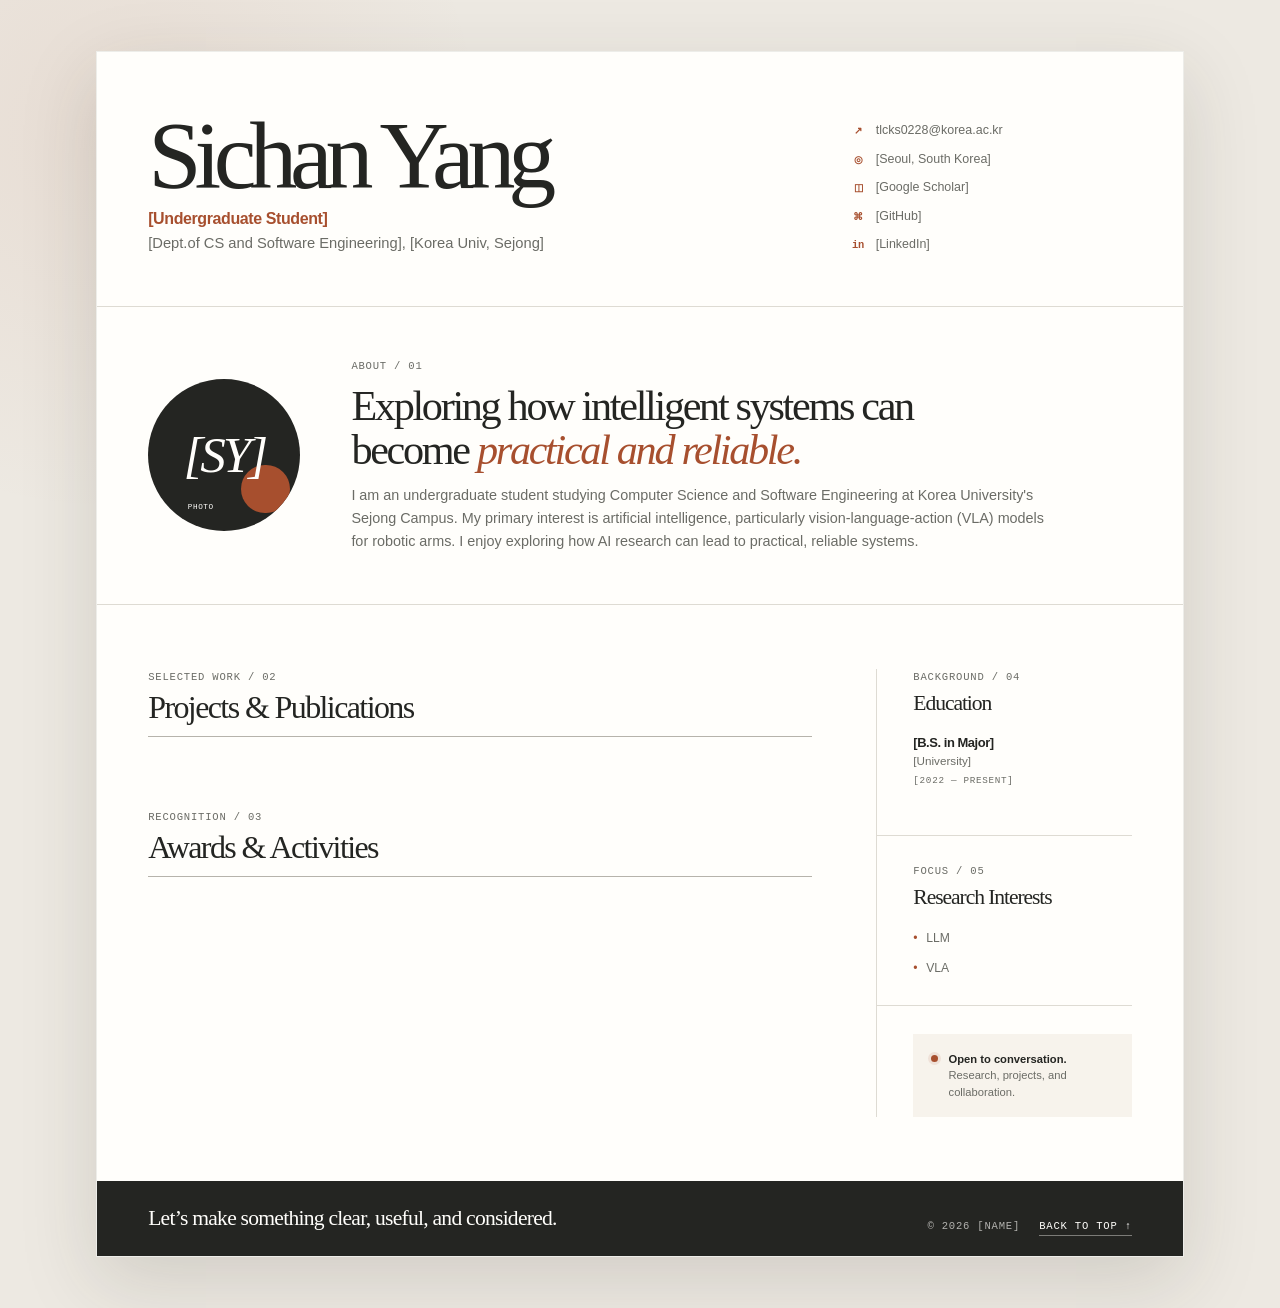
==== index.html @ bc2c3e5c "Publish portfolio site" ====
<!doctype html>
<html lang="en">
  <head>
    <meta charset="utf-8" />
    <meta name="viewport" content="width=device-width, initial-scale=1" />
    <meta name="theme-color" content="#ede9e2" />
    <meta
      name="description"
      content="A concise portfolio for [Name], [Role], featuring education and current research interests."
    />
    <meta name="robots" content="index, follow" />
    <meta property="og:type" content="profile" />
    <meta property="og:locale" content="en_US" />
    <meta property="og:title" content="[Name] — [Role]" />
    <meta property="og:description" content="Education and current research interests." />
    <meta name="twitter:card" content="summary" />
    <meta name="twitter:title" content="[Name] — [Role]" />
    <meta name="twitter:description" content="Education and current research interests." />
    <title>[Name] — [Role]</title>
    <link rel="stylesheet" href="styles.css" />
    <script type="application/ld+json">
      {
        "@context": "https://schema.org",
        "@type": "Person",
        "name": "[Name]",
        "jobTitle": "[Role]",
        "affiliation": "[School / Organization]"
      }
    </script>
  </head>
  <body>
    <a class="skip-link" href="#main-content">Skip to main content</a>

    <main class="page-frame" id="main-content" tabindex="-1">
      <article class="portfolio-sheet" aria-labelledby="page-title">
        <header class="portfolio-header">
          <div class="identity-block">
            <h1 id="page-title">Sichan Yang</h1>
            <p class="role-line">[Undergraduate Student]</p>
            <p class="affiliation-line">[Dept.of CS and Software Engineering], [Korea Univ, Sejong]</p>
          </div>

          <ul class="contact-list" aria-label="Contact and profile links">
            <li>
              <span class="contact-icon" aria-hidden="true">↗</span>
              <a href="mailto:tlcks0228@korea.ac.kr">tlcks0228@korea.ac.kr</a>
            </li>
            <li>
              <span class="contact-icon" aria-hidden="true">◎</span>
              <span>[Seoul, South Korea]</span>
            </li>
            <li>
              <span class="contact-icon" aria-hidden="true">◫</span>
              <span>[Google Scholar]</span>
            </li>
            <li>
              <span class="contact-icon" aria-hidden="true">⌘</span>
              <span>[GitHub]</span>
            </li>
            <li>
              <span class="contact-icon" aria-hidden="true">in</span>
              <span>[LinkedIn]</span>
            </li>
          </ul>
        </header>

        <section class="intro" aria-labelledby="about-title">
          <div class="portrait-placeholder" role="img" aria-label="Profile image placeholder">
            <span>[SY]</span>
            <small>PHOTO</small>
          </div>
          <div class="intro-copy">
            <p class="eyebrow">ABOUT / 01</p>
            <h2 id="about-title">Exploring how intelligent systems can become <em>practical and reliable.</em></h2>
            <p>
              I am an undergraduate student studying Computer Science and Software Engineering at Korea University's
              Sejong Campus. My primary interest is artificial intelligence, particularly vision-language-action (VLA)
              models for robotic arms. I enjoy exploring how AI research can lead to practical, reliable systems.
            </p>
          </div>
        </section>

        <div class="portfolio-grid">
          <div class="main-column">
            <section class="content-section" aria-labelledby="work-title">
              <div class="section-heading">
                <div>
                  <p class="eyebrow">SELECTED WORK / 02</p>
                  <h2 id="work-title">Projects &amp; Publications</h2>
                </div>
              </div>

              <ol class="work-list"></ol>
            </section>

            <section class="content-section awards-section" aria-labelledby="awards-title">
              <div class="section-heading">
                <div>
                  <p class="eyebrow">RECOGNITION / 03</p>
                  <h2 id="awards-title">Awards &amp; Activities</h2>
                </div>
              </div>

              <ul class="award-list"></ul>
            </section>
          </div>

          <aside class="sidebar" aria-label="Education and interests">
            <section class="sidebar-section" aria-labelledby="education-title">
              <p class="eyebrow">BACKGROUND / 04</p>
              <h2 id="education-title">Education</h2>
              <div class="education-entry">
                <h3>[B.S. in Major]</h3>
                <p>[University]</p>
                <p class="detail">[2022 — Present]</p>
              </div>
              <div class="education-entry">
              </div>
            </section>

            <section class="sidebar-section" aria-labelledby="interests-title">
              <p class="eyebrow">FOCUS / 05</p>
              <h2 id="interests-title">Research Interests</h2>
              <ul class="interest-list">
                <li>LLM</li>
                <li>VLA</li>
              </ul>
            </section>

            <section class="sidebar-note" aria-label="Availability">
              <span class="availability-dot" aria-hidden="true"></span>
              <p><strong>Open to conversation.</strong><br />Research, projects, and collaboration.</p>
            </section>
          </aside>
        </div>

        <footer class="portfolio-footer">
          <p>Let’s make something clear, useful, and considered.</p>
          <div>
            <span>© <span data-current-year>2026</span> [Name]</span>
            <a href="#main-content">Back to top <span aria-hidden="true">↑</span></a>
          </div>
        </footer>
      </article>
    </main>

    <script src="script.js"></script>
  </body>
</html>
---- styles.css ----
@charset "UTF-8";

:root {
  --canvas: #ede9e2;
  --paper: #fffefb;
  --paper-muted: #f7f3ec;
  --ink: #242522;
  --ink-soft: #6b6c66;
  --accent: #a74f2e;
  --accent-soft: #efe1d8;
  --line: #dedbd3;
  --line-dark: #b6b3ab;
  --serif: "Iowan Old Style", "Palatino Linotype", "Noto Serif KR", Georgia, serif;
  --sans: "Pretendard", "Apple SD Gothic Neo", "Noto Sans KR", "Helvetica Neue", Arial, sans-serif;
  --mono: "SFMono-Regular", Consolas, "Liberation Mono", monospace;
}

* {
  box-sizing: border-box;
}

html {
  background: var(--canvas);
  scroll-behavior: smooth;
}

body {
  min-width: 320px;
  margin: 0;
  color: var(--ink);
  background:
    radial-gradient(circle at 8% 10%, rgba(167, 79, 46, 0.08), transparent 24rem),
    var(--canvas);
  font-family: var(--sans);
  font-size: 15px;
  line-height: 1.58;
  text-rendering: optimizeLegibility;
}

::selection {
  color: var(--paper);
  background: var(--accent);
}

a {
  color: inherit;
  text-decoration: none;
}

a:hover {
  color: var(--accent);
}

a:focus-visible {
  outline: 2px solid var(--accent);
  outline-offset: 4px;
}

h1,
h2,
h3,
p,
ul,
ol {
  margin-top: 0;
}

h1,
h2,
h3,
p,
li {
  overflow-wrap: break-word;
}

.skip-link {
  position: fixed;
  z-index: 20;
  top: 1rem;
  left: 1rem;
  padding: 0.65rem 0.9rem;
  color: var(--paper);
  background: var(--ink);
  transform: translateY(-180%);
}

.skip-link:focus {
  transform: translateY(0);
}

.page-frame {
  display: grid;
  min-height: 100svh;
  place-items: center;
  padding: clamp(1rem, 4vw, 4rem);
}

.portfolio-sheet,
.resume-card {
  width: min(100%, 68rem);
  overflow: hidden;
  background: var(--paper);
  border: 1px solid rgba(36, 37, 34, 0.08);
  box-shadow: 0 1.5rem 4.5rem rgba(49, 44, 36, 0.15);
}

.portfolio-header,
.intro,
.portfolio-grid,
.portfolio-footer {
  padding-right: clamp(1.35rem, 4vw, 3.5rem);
  padding-left: clamp(1.35rem, 4vw, 3.5rem);
}

.portfolio-header {
  display: grid;
  grid-template-columns: minmax(0, 1fr) minmax(14rem, 0.46fr);
  gap: clamp(2rem, 7vw, 6rem);
  align-items: end;
  padding-top: clamp(2.4rem, 5vw, 4.6rem);
  padding-bottom: clamp(2rem, 4vw, 3.4rem);
}

.eyebrow,
.status-badge,
.detail,
.portfolio-footer div {
  font-family: var(--mono);
  font-size: 0.66rem;
  letter-spacing: 0.075em;
  text-transform: uppercase;
}

.eyebrow {
  margin-bottom: 1rem;
  color: var(--ink-soft);
}

h1 {
  margin-bottom: 0.55rem;
  font-family: var(--serif);
  font-size: clamp(3.4rem, 7.5vw, 6.7rem);
  font-weight: 400;
  letter-spacing: -0.075em;
  line-height: 0.84;
}

.role-line {
  margin-bottom: 0.05rem;
  color: var(--accent);
  font-size: 1rem;
  font-weight: 700;
  letter-spacing: -0.025em;
}

.affiliation-line {
  margin: 0;
  color: var(--ink-soft);
  font-size: 0.92rem;
}

.contact-list {
  display: grid;
  gap: 0.55rem;
  padding: 0;
  margin: 0;
  list-style: none;
}

.contact-list li {
  display: grid;
  grid-template-columns: 1.25rem minmax(0, 1fr);
  gap: 0.35rem;
  align-items: center;
  color: var(--ink-soft);
  font-size: 0.78rem;
}

.contact-icon {
  display: inline-grid;
  width: 1rem;
  height: 1rem;
  place-items: center;
  color: var(--accent);
  font-family: var(--mono);
  font-size: 0.65rem;
  font-weight: 700;
}

.intro {
  display: grid;
  grid-template-columns: clamp(6.5rem, 13vw, 9.5rem) minmax(0, 1fr);
  gap: clamp(1.5rem, 4vw, 3.25rem);
  align-items: center;
  padding-top: clamp(2rem, 4vw, 3.25rem);
  padding-bottom: clamp(2rem, 4vw, 3.25rem);
  border-top: 1px solid var(--line);
  border-bottom: 1px solid var(--line);
}

.portrait-placeholder {
  position: relative;
  display: grid;
  width: 100%;
  aspect-ratio: 1;
  place-items: center;
  overflow: hidden;
  color: var(--paper);
  background: var(--ink);
  border-radius: 50%;
}

.portrait-placeholder::after {
  position: absolute;
  right: 7%;
  bottom: 12%;
  width: 32%;
  height: 32%;
  background: var(--accent);
  border-radius: 50%;
  content: "";
}

.portrait-placeholder span {
  z-index: 1;
  font-family: var(--serif);
  font-size: clamp(1.7rem, 4vw, 3.2rem);
  font-style: italic;
  letter-spacing: -0.06em;
}

.portrait-placeholder small {
  position: absolute;
  bottom: 12%;
  left: 26%;
  z-index: 2;
  font-family: var(--mono);
  font-size: 0.48rem;
  letter-spacing: 0.08em;
}

.intro .eyebrow {
  margin-bottom: 0.55rem;
}

.intro h2 {
  max-width: 38rem;
  margin-bottom: 0.8rem;
  font-family: var(--serif);
  font-size: clamp(1.65rem, 3.3vw, 2.7rem);
  font-weight: 400;
  letter-spacing: -0.055em;
  line-height: 1.04;
}

.intro h2 em {
  color: var(--accent);
  font-weight: 400;
}

.intro-copy > p:last-child {
  max-width: 44rem;
  margin-bottom: 0;
  color: var(--ink-soft);
  font-size: 0.9rem;
}

.portfolio-grid {
  display: grid;
  grid-template-columns: minmax(0, 1.95fr) minmax(14rem, 0.75fr);
  gap: clamp(2rem, 5vw, 4.5rem);
  padding-top: clamp(2.5rem, 5vw, 4rem);
  padding-bottom: clamp(2.5rem, 5vw, 4rem);
}

.content-section + .content-section {
  margin-top: clamp(2.7rem, 6vw, 4.5rem);
}

.section-heading {
  display: flex;
  justify-content: space-between;
  gap: 1.5rem;
  align-items: end;
  padding-bottom: 0.8rem;
  border-bottom: 1px solid var(--line-dark);
}

.section-heading .eyebrow {
  margin-bottom: 0.35rem;
}

.section-heading h2,
.sidebar h2 {
  margin: 0;
  font-family: var(--serif);
  font-size: clamp(1.45rem, 2.5vw, 2rem);
  font-weight: 400;
  letter-spacing: -0.05em;
  line-height: 1;
}

.work-list {
  padding: 0;
  margin: 0;
  list-style: none;
}

.work-item {
  display: grid;
  grid-template-columns: minmax(5.2rem, 0.28fr) minmax(0, 1fr);
  gap: 1.25rem;
  padding: 1.45rem 0 1.6rem;
  border-bottom: 1px solid var(--line);
}

.work-meta {
  display: flex;
  flex-direction: column;
  gap: 0.5rem;
  align-items: flex-start;
  color: var(--ink-soft);
  font-family: var(--mono);
  font-size: 0.67rem;
}

.status-badge {
  padding: 0.22rem 0.42rem;
  color: var(--accent);
  background: var(--accent-soft);
  border-radius: 999px;
  font-size: 0.53rem;
}

.status-badge.muted {
  color: var(--ink-soft);
  background: var(--paper-muted);
}

.work-copy h3,
.award-list h3,
.education-entry h3 {
  margin-bottom: 0.28rem;
  font-family: var(--serif);
  font-size: 1.16rem;
  font-weight: 600;
  letter-spacing: -0.035em;
  line-height: 1.2;
}

.work-authors {
  margin-bottom: 0.55rem;
  color: var(--ink);
  font-size: 0.73rem;
  font-weight: 600;
}

.work-copy > p:not(.work-authors) {
  margin-bottom: 0.65rem;
  color: var(--ink-soft);
  font-size: 0.81rem;
}

.text-link {
  display: inline-flex;
  gap: 0.3rem;
  align-items: center;
  color: var(--accent);
  border-bottom: 1px solid currentColor;
  font-family: var(--mono);
  font-size: 0.63rem;
  letter-spacing: 0.03em;
}

.award-list {
  padding: 0;
  margin: 0;
  list-style: none;
}

.award-list li {
  display: flex;
  justify-content: space-between;
  gap: 1.5rem;
  align-items: baseline;
  padding: 1rem 0;
  border-bottom: 1px solid var(--line);
}

.award-list h3 {
  margin-bottom: 0.1rem;
  font-size: 1rem;
}

.award-list p,
.award-list time {
  margin: 0;
  color: var(--ink-soft);
  font-size: 0.72rem;
}

.award-list time {
  font-family: var(--mono);
}

.sidebar {
  align-self: start;
  border-left: 1px solid var(--line);
}

.sidebar-section {
  padding: 0 0 1.7rem clamp(1.2rem, 3vw, 2.25rem);
  margin-bottom: 1.7rem;
  border-bottom: 1px solid var(--line);
}

.sidebar-section .eyebrow {
  margin-bottom: 0.45rem;
}

.sidebar h2 {
  margin-bottom: 1.3rem;
  font-size: 1.35rem;
}

.education-entry + .education-entry {
  margin-top: 1.2rem;
}

.education-entry h3 {
  margin-bottom: 0.1rem;
  font-family: var(--sans);
  font-size: 0.81rem;
}

.education-entry p {
  margin-bottom: 0;
  color: var(--ink-soft);
  font-size: 0.73rem;
}

.education-entry .detail {
  margin-top: 0.2rem;
  font-size: 0.58rem;
}

.interest-list {
  padding: 0;
  margin: 0;
  list-style: none;
}

.interest-list {
  display: grid;
  gap: 0.65rem;
}

.interest-list li {
  position: relative;
  padding-left: 0.8rem;
  color: var(--ink-soft);
  font-size: 0.76rem;
}

.interest-list li::before {
  position: absolute;
  left: 0;
  color: var(--accent);
  content: "•";
}

.sidebar-note {
  display: grid;
  grid-template-columns: auto minmax(0, 1fr);
  gap: 0.65rem;
  align-items: start;
  padding: 1.1rem;
  margin-left: clamp(1.2rem, 3vw, 2.25rem);
  background: var(--paper-muted);
}

.sidebar-note p {
  margin: 0;
  color: var(--ink-soft);
  font-size: 0.7rem;
  line-height: 1.45;
}

.sidebar-note strong {
  color: var(--ink);
}

.availability-dot {
  width: 0.45rem;
  height: 0.45rem;
  margin-top: 0.24rem;
  background: var(--accent);
  border-radius: 50%;
  box-shadow: 0 0 0 3px var(--accent-soft);
}

.portfolio-footer {
  display: grid;
  grid-template-columns: minmax(0, 1fr) auto;
  gap: 1rem 2rem;
  align-items: end;
  padding-top: 1.25rem;
  padding-bottom: 1.25rem;
  color: var(--paper);
  background: var(--ink);
}

.portfolio-footer > p {
  margin: 0;
  font-family: var(--serif);
  font-size: clamp(1rem, 2vw, 1.35rem);
  letter-spacing: -0.035em;
}

.portfolio-footer div {
  display: flex;
  flex-wrap: wrap;
  justify-content: flex-end;
  gap: 0.8rem 1.2rem;
  color: rgba(255, 254, 251, 0.65);
  text-align: right;
}

.portfolio-footer a {
  color: var(--paper);
  border-bottom: 1px solid rgba(255, 254, 251, 0.4);
}

.not-found {
  padding: clamp(2rem, 7vw, 5rem);
}

.not-found h1 {
  max-width: 11ch;
  margin-bottom: 1.25rem;
}

.not-found > p:not(.folio-label) {
  max-width: 28rem;
  margin-bottom: 1.6rem;
  color: var(--ink-soft);
}

.not-found a {
  color: var(--accent);
  border-bottom: 1px solid currentColor;
}

@media (max-width: 760px) {
  .page-frame {
    display: block;
    padding: 0;
  }

  .portfolio-sheet,
  .resume-card {
    width: 100%;
    min-height: 100svh;
    border: 0;
    box-shadow: none;
  }

  .portfolio-header {
    grid-template-columns: 1fr;
    gap: 1.8rem;
  }

  .contact-list {
    grid-template-columns: repeat(2, minmax(0, 1fr));
  }

  .portfolio-grid {
    grid-template-columns: 1fr;
  }

  .sidebar {
    display: grid;
    grid-template-columns: repeat(2, minmax(0, 1fr));
    gap: 1.5rem;
    padding-top: 2rem;
    border-top: 1px solid var(--line-dark);
    border-left: 0;
  }

  .sidebar-section,
  .sidebar-note {
    padding-left: 0;
    margin-left: 0;
  }

  .sidebar-note {
    align-self: start;
    padding: 1rem;
  }

  .portfolio-footer {
    grid-template-columns: 1fr;
  }

  .portfolio-footer div {
    justify-content: flex-start;
    text-align: left;
  }
}

@media (max-width: 520px) {
  .portfolio-header,
  .intro,
  .portfolio-grid,
  .portfolio-footer {
    padding-right: 1.15rem;
    padding-left: 1.15rem;
  }

  .contact-list {
    grid-template-columns: 1fr;
  }

  .intro {
    grid-template-columns: 4.75rem minmax(0, 1fr);
    align-items: start;
  }

  .portrait-placeholder small {
    display: none;
  }

  .intro h2 {
    font-size: 1.55rem;
  }

  .intro-copy > p:last-child {
    grid-column: 1 / -1;
  }

  .work-item {
    grid-template-columns: 1fr;
    gap: 0.7rem;
  }

  .work-meta {
    flex-direction: row;
    align-items: center;
  }

  .sidebar {
    grid-template-columns: 1fr;
  }

  .award-list li {
    align-items: flex-start;
  }
}

@media (prefers-reduced-motion: reduce) {
  html {
    scroll-behavior: auto;
  }
}
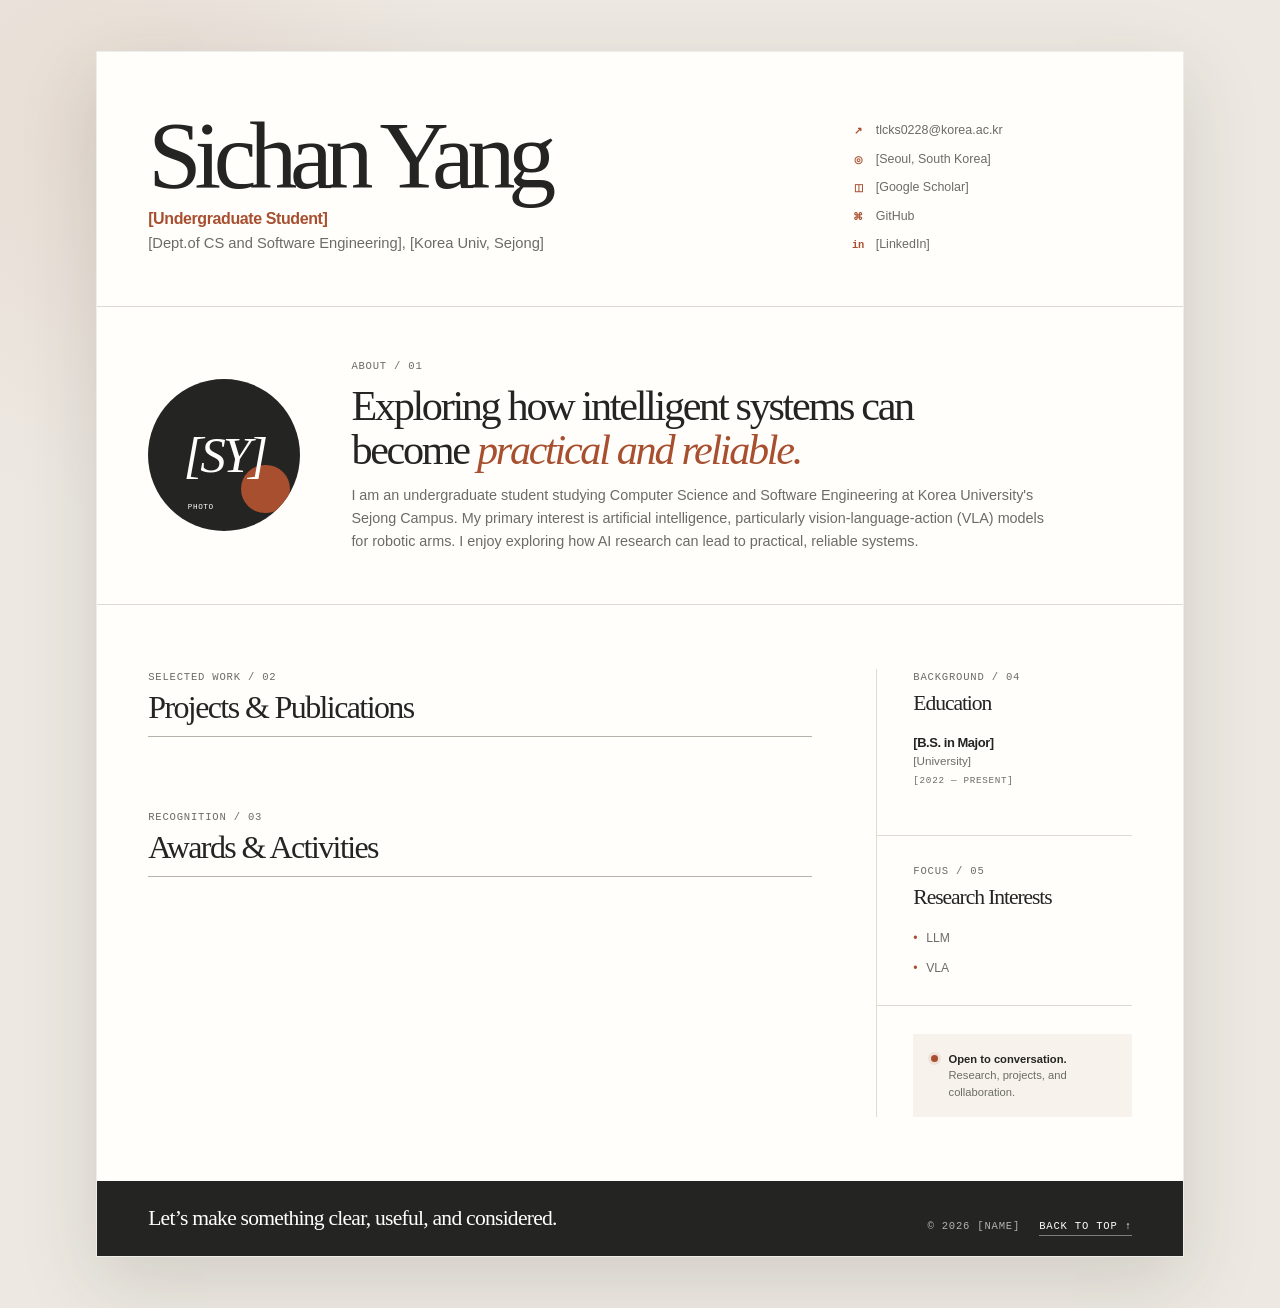
==== commit bfa329c8: "Link GitHub profile" ====
--- a/index.html
+++ b/index.html
@@ -55,7 +55,7 @@
             </li>
             <li>
               <span class="contact-icon" aria-hidden="true">⌘</span>
-              <span>[GitHub]</span>
+              <a href="https://github.com/jeromee2" target="_blank" rel="noopener noreferrer">GitHub</a>
             </li>
             <li>
               <span class="contact-icon" aria-hidden="true">in</span>
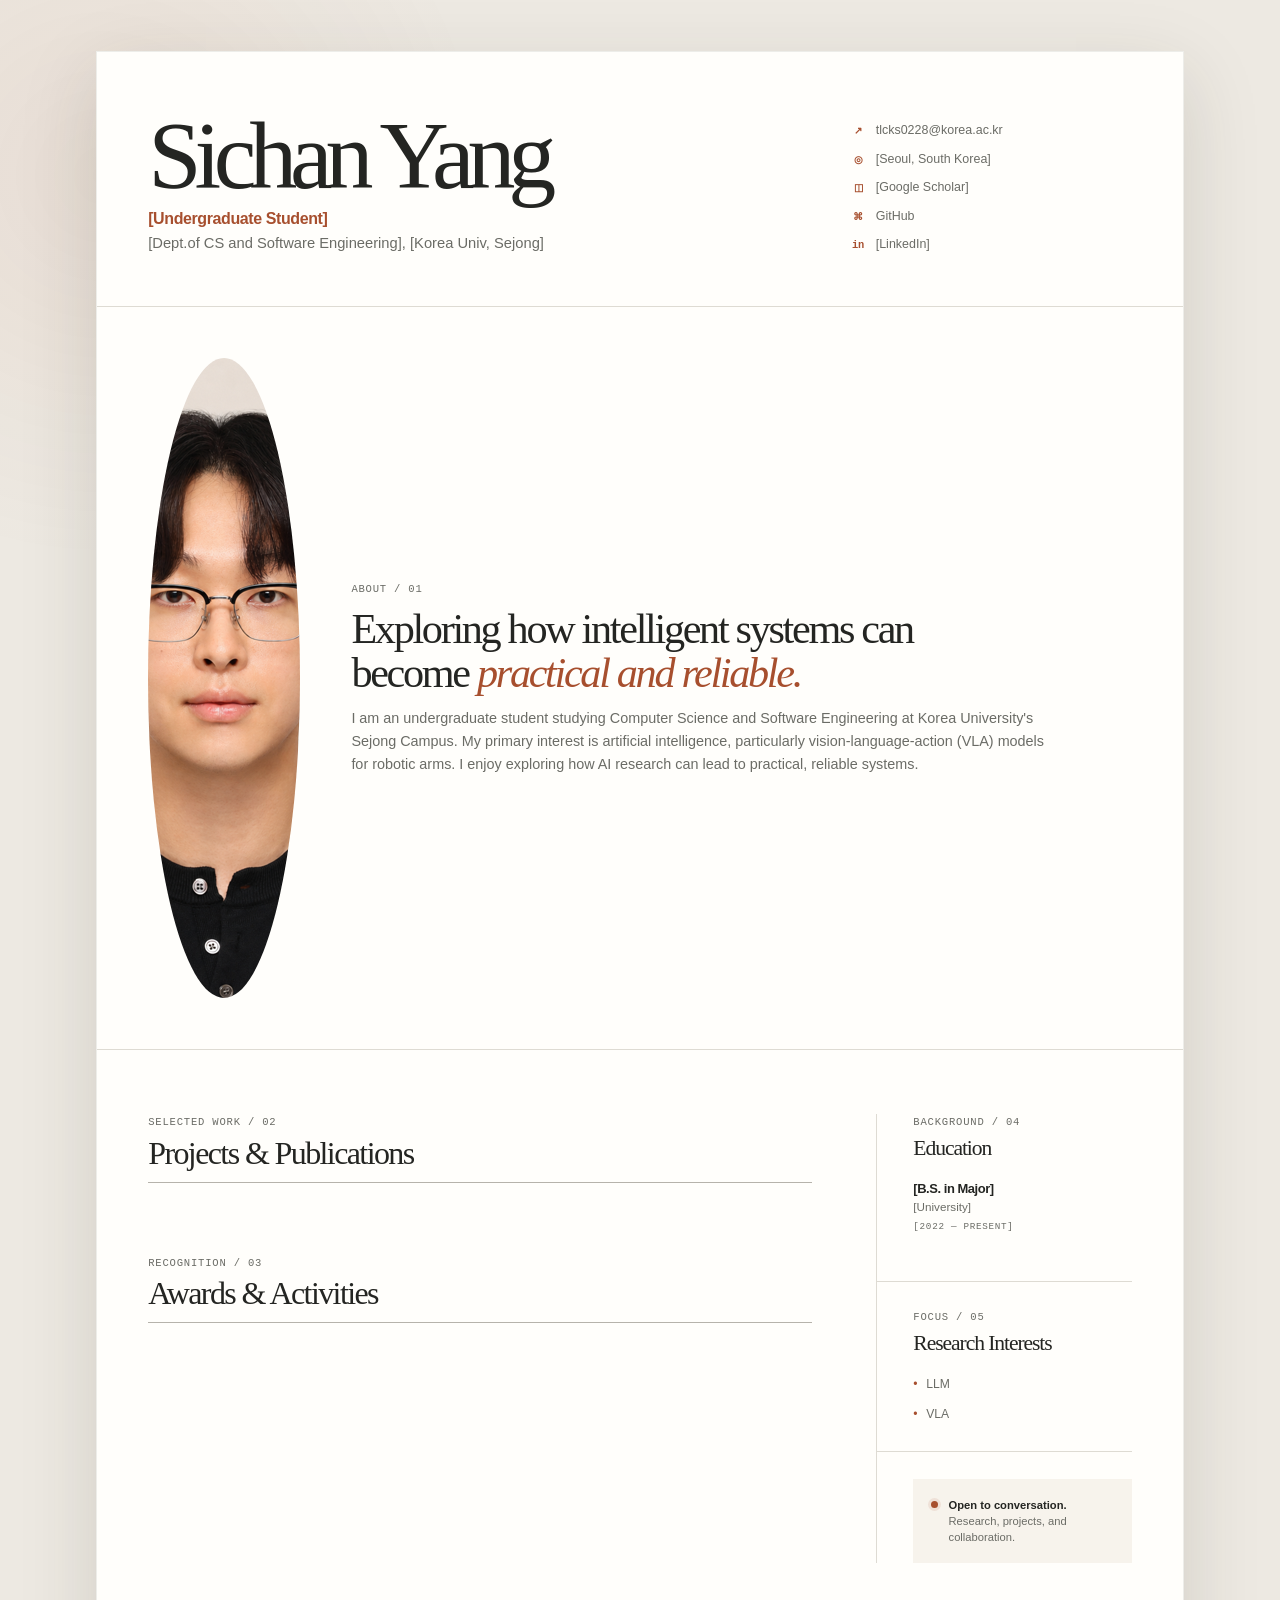
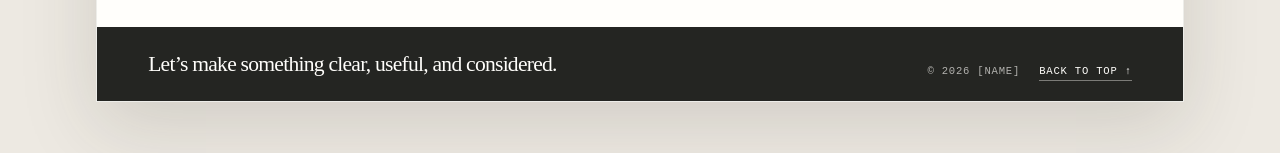
==== commit 7855b76c: "Add profile photo" ====
--- a/index.html
+++ b/index.html
@@ -65,10 +65,14 @@
         </header>
 
         <section class="intro" aria-labelledby="about-title">
-          <div class="portrait-placeholder" role="img" aria-label="Profile image placeholder">
-            <span>[SY]</span>
-            <small>PHOTO</small>
-          </div>
+          <img
+            class="portrait-photo"
+            src="assets/profile-photo.png"
+            alt="Portrait of Sichan Yang"
+            width="640"
+            height="640"
+            decoding="async"
+          />
           <div class="intro-copy">
             <p class="eyebrow">ABOUT / 01</p>
             <h2 id="about-title">Exploring how intelligent systems can become <em>practical and reliable.</em></h2>
--- a/styles.css
+++ b/styles.css
@@ -198,45 +198,12 @@
   border-bottom: 1px solid var(--line);
 }
 
-.portrait-placeholder {
-  position: relative;
-  display: grid;
+.portrait-photo {
+  display: block;
   width: 100%;
   aspect-ratio: 1;
-  place-items: center;
-  overflow: hidden;
-  color: var(--paper);
-  background: var(--ink);
   border-radius: 50%;
-}
-
-.portrait-placeholder::after {
-  position: absolute;
-  right: 7%;
-  bottom: 12%;
-  width: 32%;
-  height: 32%;
-  background: var(--accent);
-  border-radius: 50%;
-  content: "";
-}
-
-.portrait-placeholder span {
-  z-index: 1;
-  font-family: var(--serif);
-  font-size: clamp(1.7rem, 4vw, 3.2rem);
-  font-style: italic;
-  letter-spacing: -0.06em;
-}
-
-.portrait-placeholder small {
-  position: absolute;
-  bottom: 12%;
-  left: 26%;
-  z-index: 2;
-  font-family: var(--mono);
-  font-size: 0.48rem;
-  letter-spacing: 0.08em;
+  object-fit: cover;
 }
 
 .intro .eyebrow {
@@ -626,10 +593,6 @@
     align-items: start;
   }
 
-  .portrait-placeholder small {
-    display: none;
-  }
-
   .intro h2 {
     font-size: 1.55rem;
   }
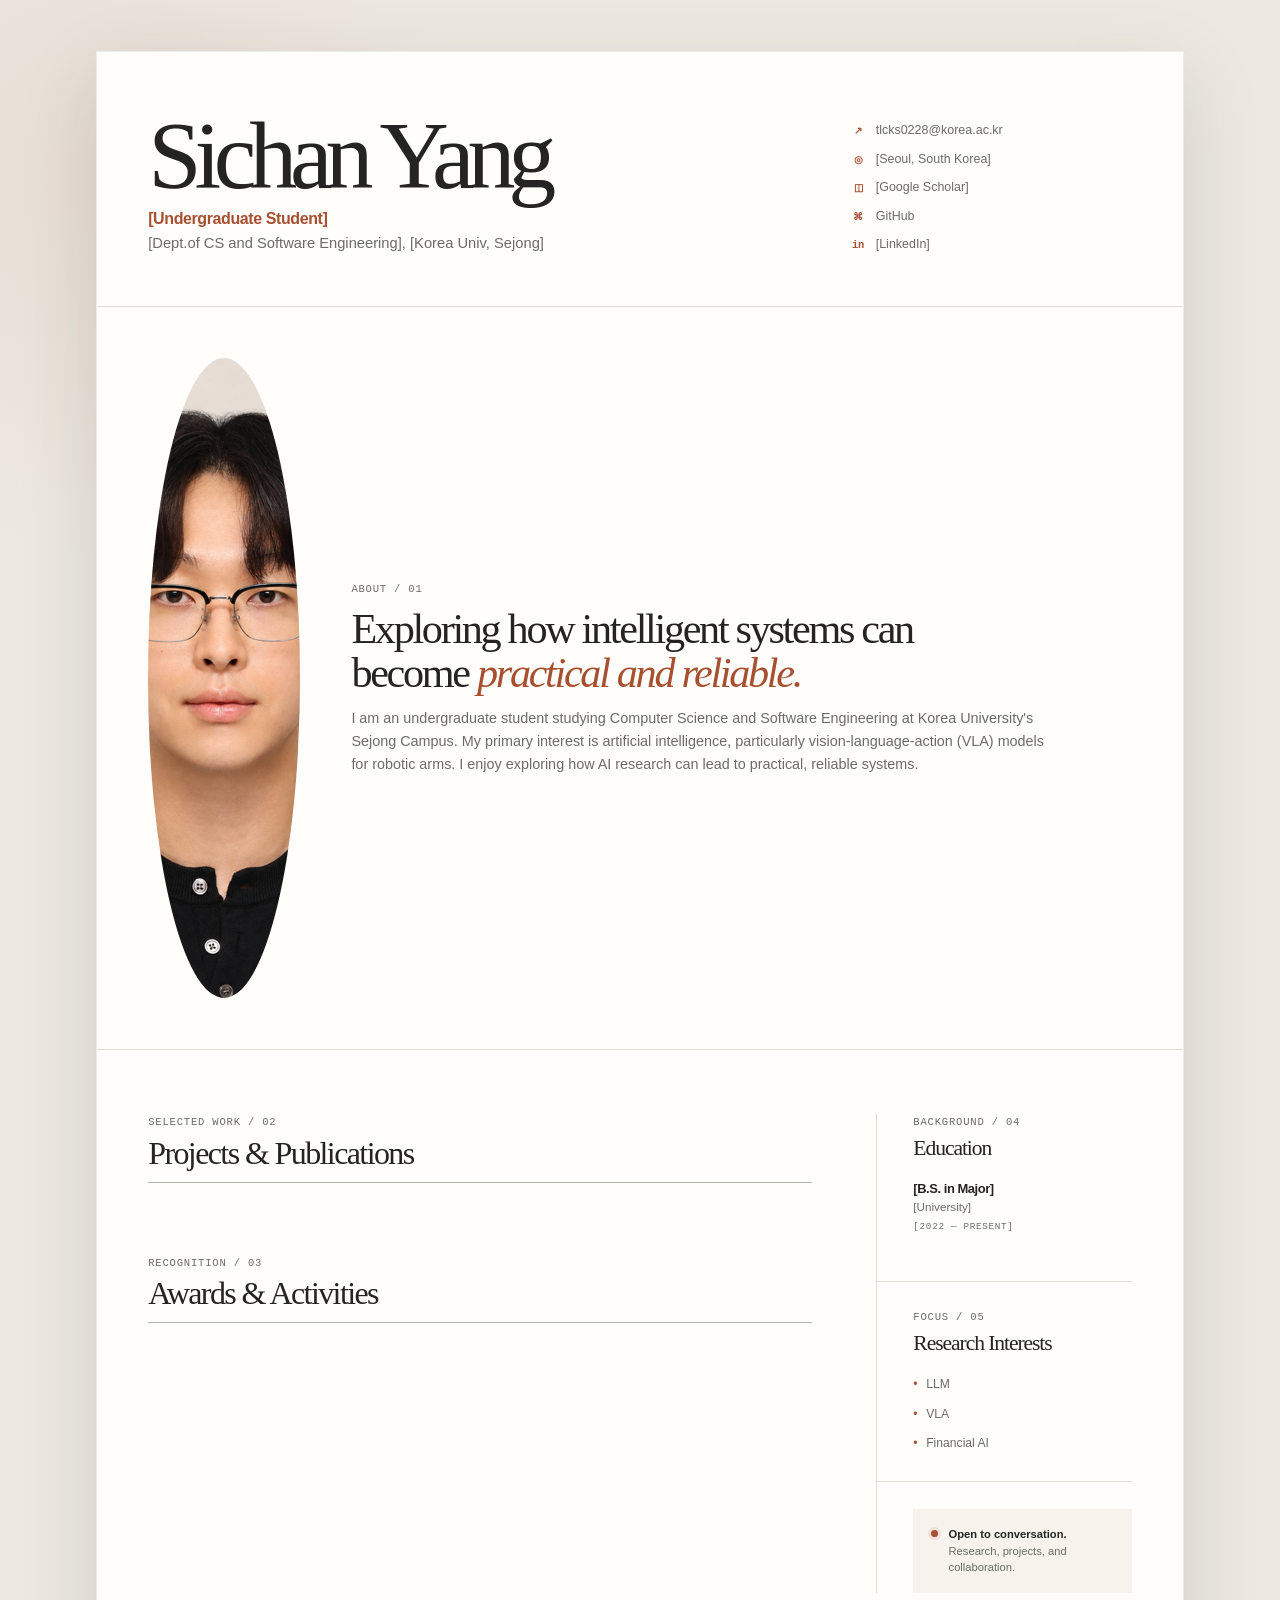
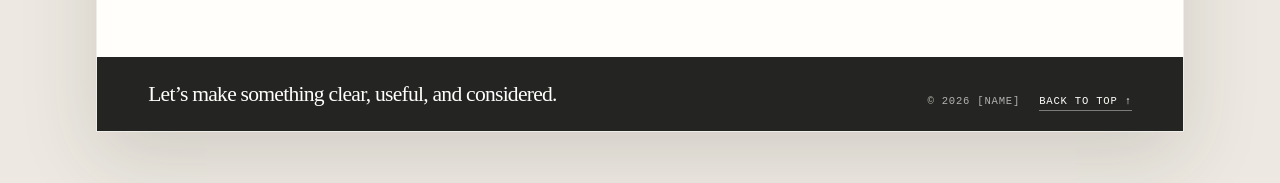
==== commit 96d7aa90: "Add Financial AI research interest" ====
--- a/index.html
+++ b/index.html
@@ -128,6 +128,7 @@
               <ul class="interest-list">
                 <li>LLM</li>
                 <li>VLA</li>
+                <li>Financial AI</li>
               </ul>
             </section>
 
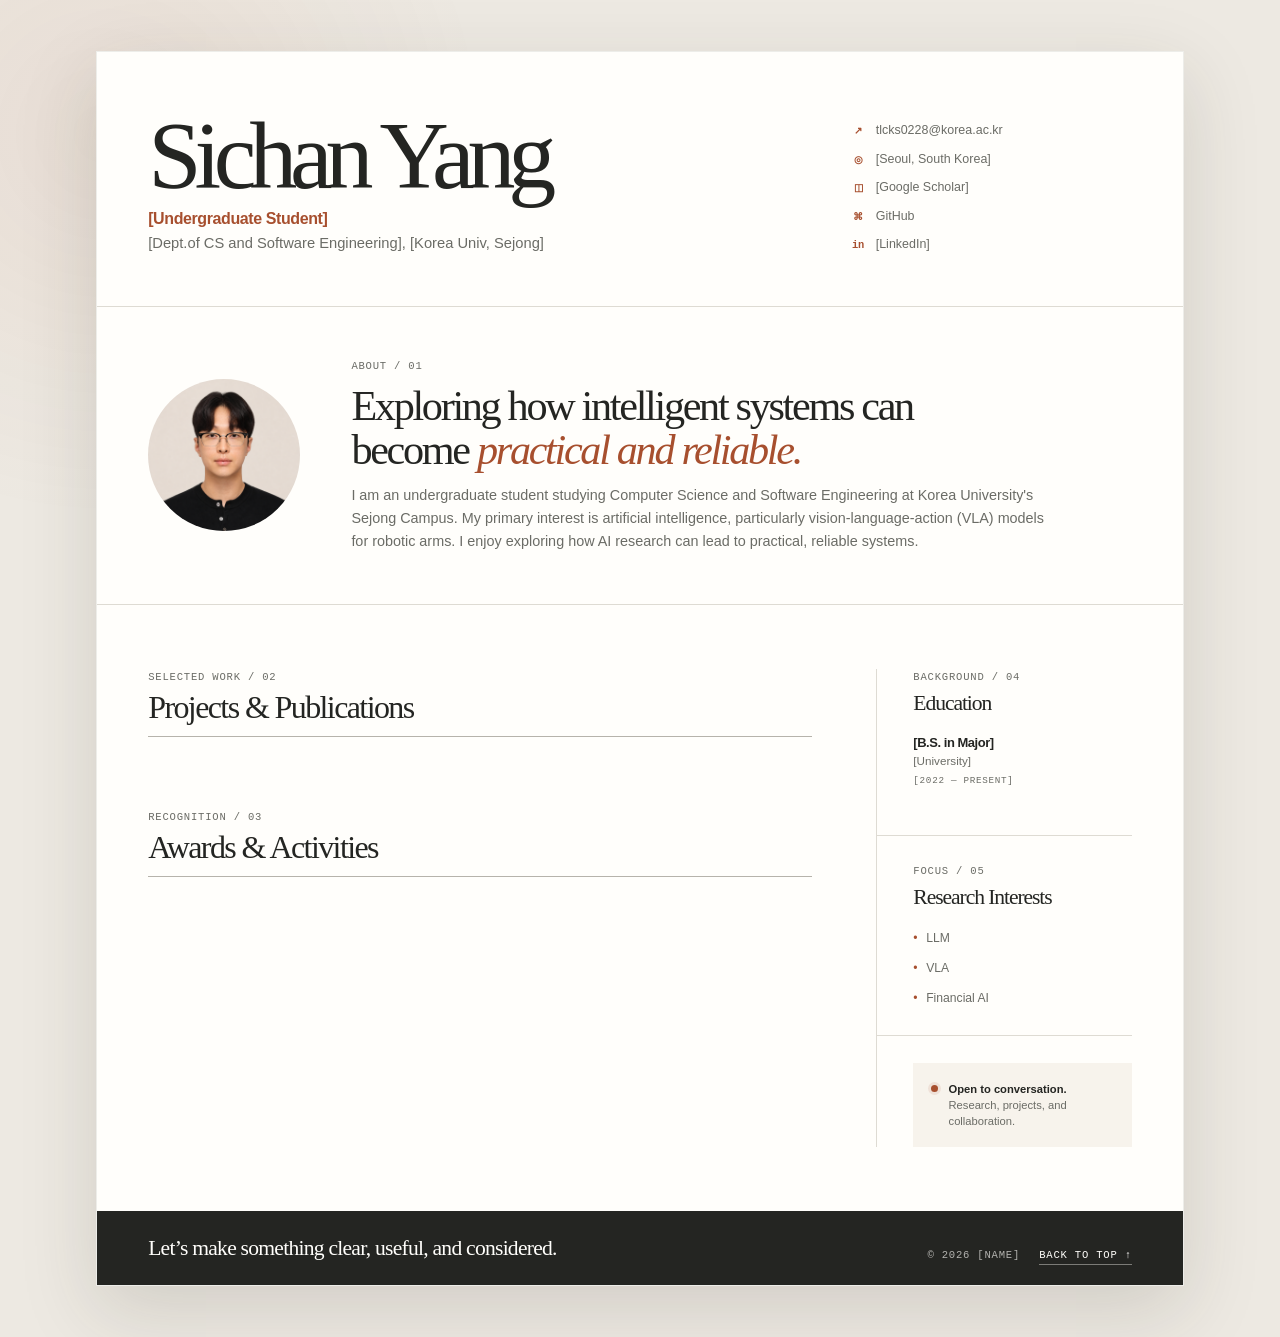
==== commit fa2dcd3a: "Refresh profile photo styles" ====
--- a/index.html
+++ b/index.html
@@ -17,7 +17,7 @@
     <meta name="twitter:title" content="[Name] — [Role]" />
     <meta name="twitter:description" content="Education and current research interests." />
     <title>[Name] — [Role]</title>
-    <link rel="stylesheet" href="styles.css" />
+    <link rel="stylesheet" href="styles.css?v=2" />
     <script type="application/ld+json">
       {
         "@context": "https://schema.org",
--- a/styles.css
+++ b/styles.css
@@ -201,6 +201,7 @@
 .portrait-photo {
   display: block;
   width: 100%;
+  height: auto;
   aspect-ratio: 1;
   border-radius: 50%;
   object-fit: cover;
